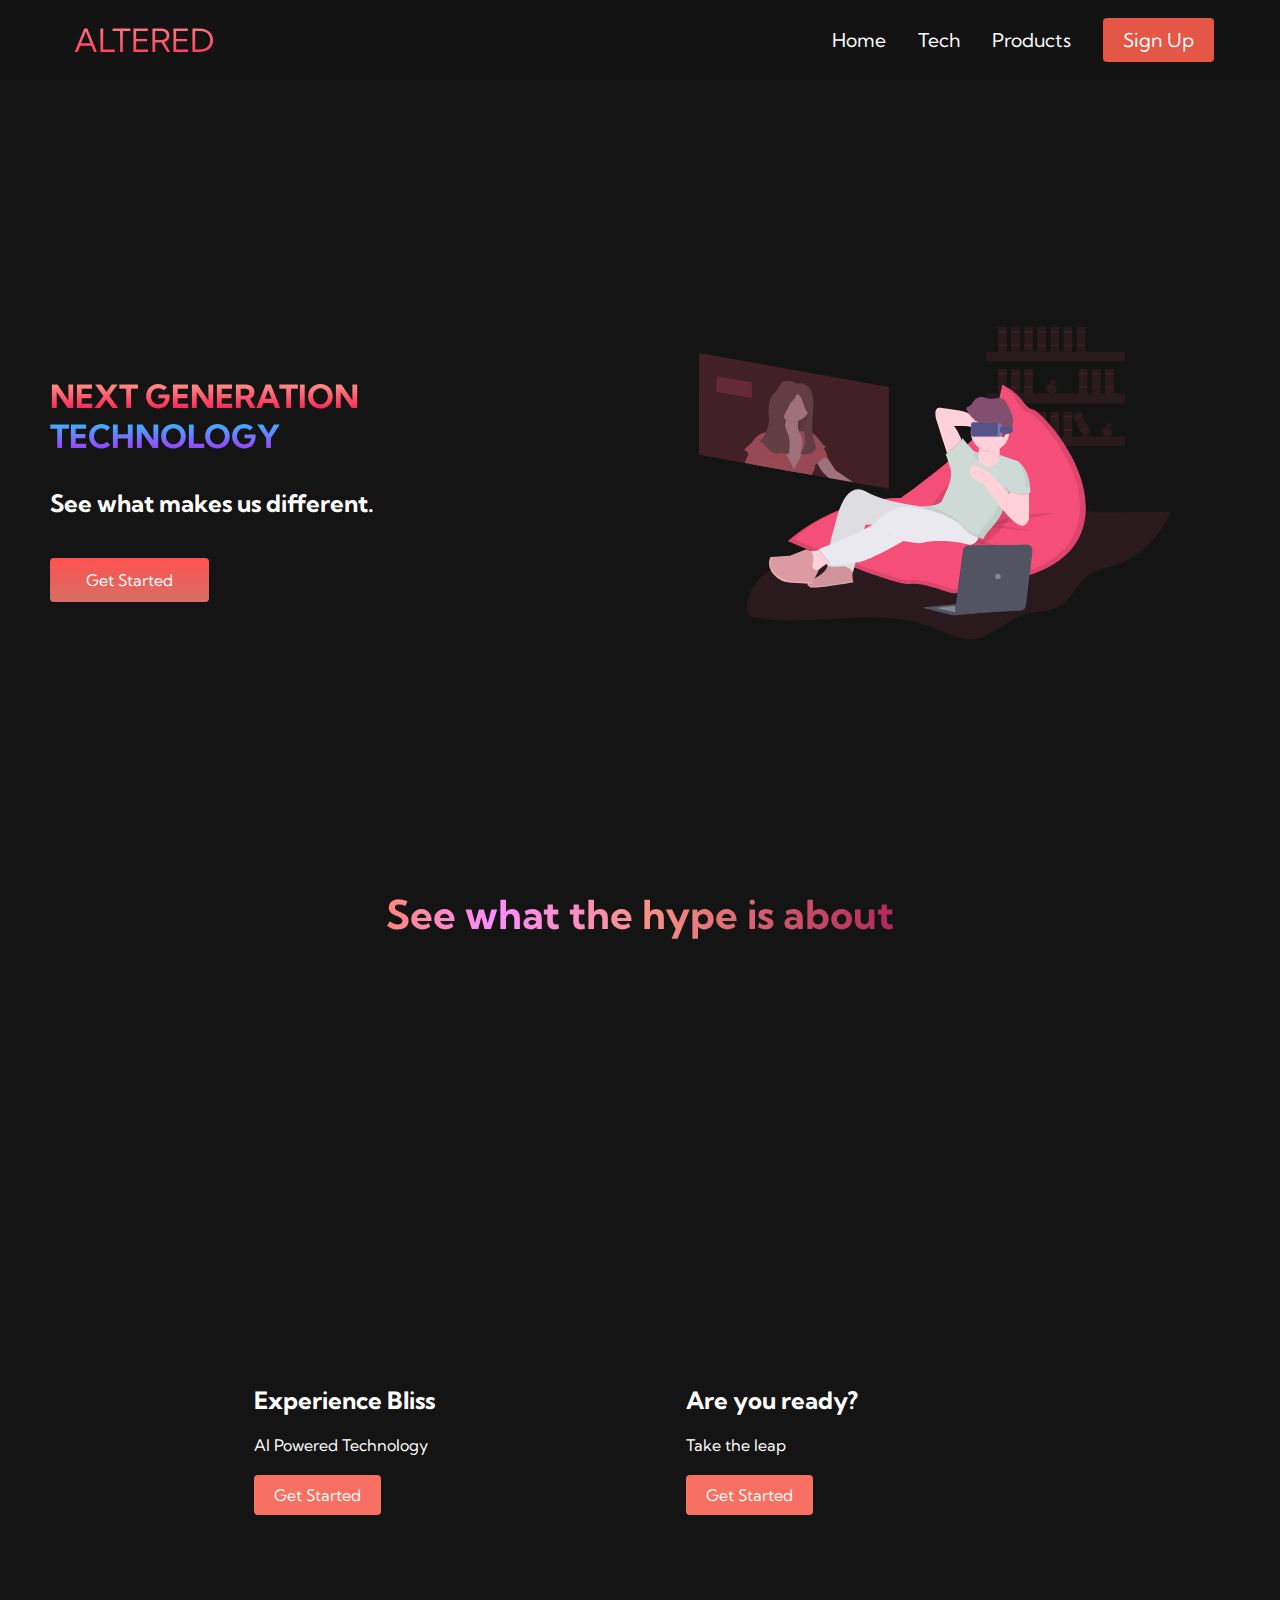
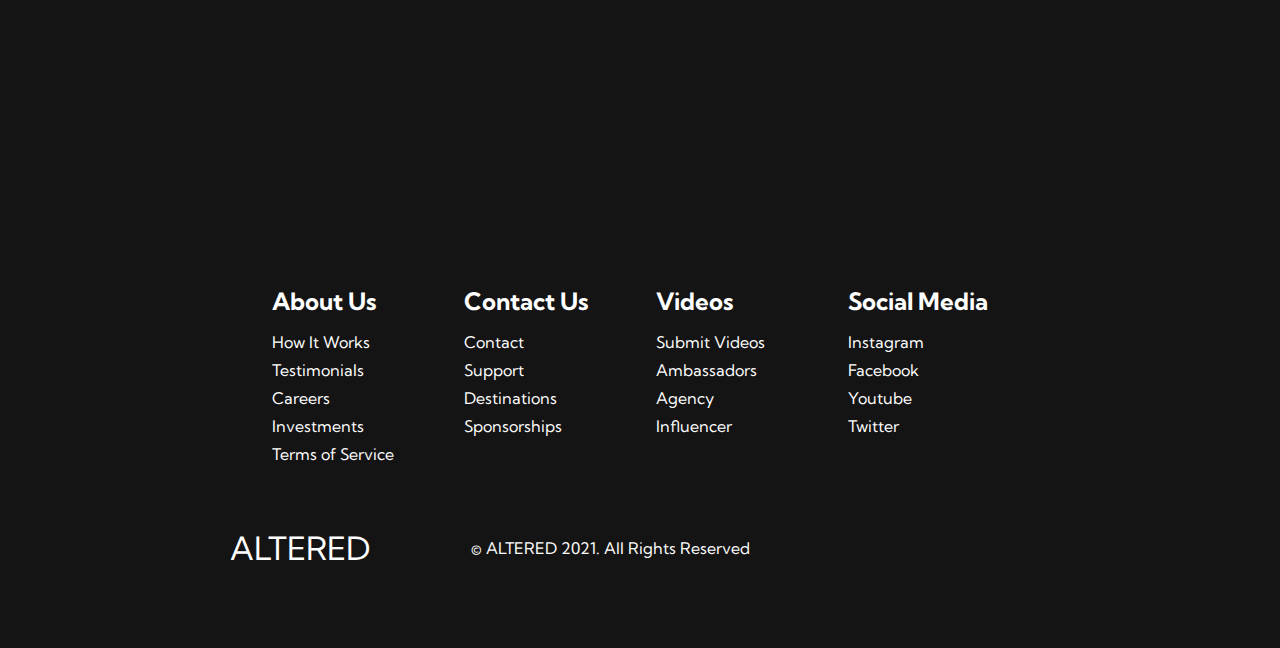
==== index.html @ 3915789f "Swapping out for test responsive website" ====
<!DOCTYPE html>
<html lang="en">
<head>
    <meta charset="UTF-8">
    <meta http-equiv="X-UA-Compatible" content="IE=edge">
    <meta name="viewport" content="width=device-width, initial-scale=1.0">
    <title>NEXT Website</title>
    <link rel="stylesheet" href="styles.css">
    <link rel="stylesheet" href="https://use.fontawesome.com/releases/v5.15.3/css/all.css" integrity="sha384-SZXxX4whJ79/gErwcOYf+zWLeJdY/qpuqC4cAa9rOGUstPomtqpuNWT9wdPEn2fk" crossorigin="anonymous">
    <link rel="preconnect" href="https://fonts.gstatic.com">
    <link href="https://fonts.googleapis.com/css2?family=Kumbh+Sans:wght@400;700&display=swap" rel="stylesheet">
</head>
<body>
    <nav class="navbar">
        <div class="navbar__container">
            <a href="index.html" id="navbar__logo"><i class="fas fa-capsules"></i>ALTERED</a>
            <div class="navbar__toggle" id="mobile-menu">
                <span class="bar"></span>
                <span class="bar"></span>
                <span class="bar"></span>
            </div>
            <ul class="navbar__menu">
                <li class="navbar__item"><a href="/ResponsiveDesign/" class="navbar__links">Home</a></li>
                <li class="navbar__item"><a href="tech.html" class="navbar__links">Tech</a></li>
                <li class="navbar__item"><a href="/ResponsiveDesign/" class="navbar__links">Products</a></li>
                <li class="navbar__btn"><a href="/ResponsiveDesign/" class="button">Sign Up</a></li>
            </ul>
        </div>
    </nav>

    <div class="main">
        <div class="main__container">
            <div class="main__content">
                <h1>NEXT GENERATION</h1>
                <h2>TECHNOLOGY</h2>
                <p>See what makes us different.</p>
                <button class="main__btn"><a href="/ResponsiveDesign/">Get Started</a></button>
            </div>
            <div class="main__img--container">
                <img src="images/pic1.svg" alt="pic" id="main__img">
            </div>
        </div>
    </div>

    <div class="services">
        <h1>See what the hype is about</h1>
        <div class="services__container">
            <div class="services__card">
                <h2>Experience Bliss</h2>
                <p>AI Powered Technology</p>
                <button>Get Started</button>
            </div>
            <div class="services__card">
                <h2>Are you ready?</h2>
                <p>Take the leap</p>
                <button>Get Started</button>
            </div>
        </div>
    </div>

    <div class="footer__container">
        <div class="footer__links">
            <div class="footer__link--wrapper">
                <div class="footer__link--items">
                    <h2>About Us</h2>
                    <a href="/ResponsiveDesign/">How It Works</a>
                    <a href="/ResponsiveDesign/">Testimonials</a>
                    <a href="/ResponsiveDesign/">Careers</a>
                    <a href="/ResponsiveDesign/">Investments</a>
                    <a href="/ResponsiveDesign/">Terms of Service</a>
                </div>
                <div class="footer__link--items">
                    <h2>Contact Us</h2>
                    <a href="/ResponsiveDesign/">Contact</a>
                    <a href="/ResponsiveDesign/">Support</a>
                    <a href="/ResponsiveDesign/">Destinations</a>
                    <a href="/ResponsiveDesign/">Sponsorships</a>
                </div>
            </div>
            <div class="footer__link--wrapper">
                <div class="footer__link--items">
                    <h2>Videos</h2>
                    <a href="/ResponsiveDesign/">Submit Videos</a>
                    <a href="/ResponsiveDesign/">Ambassadors</a>
                    <a href="/ResponsiveDesign/">Agency</a>
                    <a href="/ResponsiveDesign/">Influencer</a>
                </div>
                <div class="footer__link--items">
                    <h2>Social Media</h2>
                    <a href="/ResponsiveDesign/">Instagram</a>
                    <a href="/ResponsiveDesign/">Facebook</a>
                    <a href="/ResponsiveDesign/">Youtube</a>
                    <a href="/ResponsiveDesign/">Twitter</a>
                </div>
            </div>
        </div>
        <div class="social__media">
            <div class="social__media--wrap">
                <div class="footer__logo">
                    <a href="/ResponsiveDesign/" id="footer__logo"><i class="fas fa-capsules"></i>ALTERED</a>
                </div>
                <p class="website__rights">© ALTERED 2021. All Rights Reserved</p>
                <div class="social__icons">
                    <a href="/ResponsiveDesign/" class="social__icon--link" target="_blank"><i class="fab fa-facebook"></i></a>
                    <a href="/ResponsiveDesign/" class="social__icon--link" target="_blank"><i class="fab fa-instagram"></i></a>
                    <a href="/ResponsiveDesign/" class="social__icon--link" target="_blank"><i class="fab fa-twitter"></i></a>
                    <a href="/ResponsiveDesign/" class="social__icon--link" target="_blank"><i class="fab fa-linkedin"></i></a>
                    <a href="/ResponsiveDesign/" class="social__icon--link" target="_blank"><i class="fab fa-youtube"></i></a>
                </div>
            </div>
        </div>
    </div>

    <script src="app.js"></script>
</body>
</html>
---- styles.css ----
*{
    box-sizing: border-box;
    margin: 0;
    padding: 0;
    font-family: 'Kumbh Sans', sans-serif;
}

.navbar{
    background: #131313;
    height: 80px;
    display: flex;
    justify-content: center;
    align-items: center;
    font-size: 1.2rem;
    position: sticky;
    top: 0;
    z-index: 999;
}

.navbar__container {
    display: flex;
    justify-content: space-between;
    height: 80px;
    z-index: 1;
    width: 100%;
    max-width: 1300px;
    margin: 0 auto;
    padding: 0 50px;
}

#navbar__logo{
    background-color: #ff8177;
    background-image: linear-gradient(to top, #ff0844 0%, #ffb199 100%);
    background-size: 100%;
    -webkit-background-clip: text;
    -moz-background-clip: text;
    -webkit-text-fill-color: transparent;
    -moz-text-fill-color: transparent;
    display: flex;
    align-items: center;
    cursor: pointer;
    text-decoration: none;
    font-size: 2rem;
}


.fa-capsules{
    margin-right: 1.5rem;
    margin-bottom: 0.35rem;
}

.navbar__menu{
    display: flex;
    align-items: center;
    list-style: none;
    text-align: center;
}

.navbar__item{
    height: 80px;
}

.navbar__links{
    color: #fff;
    display: flex;
    align-items: center;
    justify-content: center;
    text-decoration: none;
    padding: 0 1rem;
    height: 100%;
}

.navbar__btn{
    display: flex;
    justify-content: center;
    align-items: center;
    padding: 0 1rem;
    width: 100%;
}

.button{
    display:flex;
    justify-content: center;
    align-items: center;
    text-decoration: none;
    padding: 10px 20px;
    height: 100%;
    width: 100%;
    border:none;
    outline: none;
    border-radius: 4px;
    background: #e45747;
    color: #fff;
}

.button:hover{
    background: #4837ff;
    transition: all 0.3s ease;
}

.navbar__links:hover{
    color: #f77062;
    transition: all 0.3s ease;
}

@media screen and (max-width: 960px){
    .navbar__container{
        display: flex;
        justify-content: space-between;
        height: 80px;
        z-index: 1;
        width: 100%;
        max-width: 1300px;
        padding: 0;
    }

    .navbar__menu{
        display: grid;
        grid-template-columns: auto;
        margin: 0;
        width: 100%;
        position: absolute;
        top: -1000px;
        opacity: 0;
        transition: all 0.5s ease;
        height: 50vh;
        z-index: -1;
    }

    .navbar__menu.active{
        background: #131313;
        top: 100%;
        opacity: 1;
        transition: all 0.5s ease;
        z-index: 99;
        height: 50vh;
        font-size: 1.6rem;
    }

    #navbar__logo{
        padding-left: 25px;
    }

    .navbar__toggle .bar{
        width: 25px;
        height: 3px;
        margin: 5px auto;
        transition: all 0.3s ease-in-out;
        background: #fff;
    }

    .navbar__item{
        width: 100%;
    }

    .navbar__links {
        text-align: center;
        padding: 2rem;
        width: 100%;
        display: table;
    }

    #mobile-menu{
        position: absolute;
        top: 20%;
        right: 5%;
        transform: translate(5%, 20%);
    }

    .navbar__btn{
        padding-bottom: 2rem;
    }

    .button{
        display: flex;
        justify-content: center;
        align-items: center;
        width: 80%;
        height: 80px;
        margin: 0;
    }

    .navbar__toggle .bar{
        display: block;
        cursor: pointer;
    }

    #mobile-menu.is-active .bar:nth-child(2){
        opacity: 0;
    }

    #mobile-menu.is-active .bar:nth-child(1){
        transform: translateY(8px) rotate(45deg);
    }

    #mobile-menu.is-active .bar:nth-child(3){
        transform: translateY(-8px) rotate(-45deg);
    }
}

/* HERO SECTION */

.main{
    background-color: #141414;
}

.main__container{
    display: grid;
    grid-template-columns: 1fr 1fr;
    align-items: center;
    justify-self: center;
    margin: 0 auto;
    height: 90vh;
    background-color: #141414;
    z-index: 1;
    width: 100%;
    max-width: 1300px;
    padding: 0 50px;
}

.main__content h1{
    font-size: 4rem;
    background-color: #ff8177;
    background-image: linear-gradient(to top, #ff0844 0%, #ffb199 100%);
    background-size: 100%;
    -webkit-background-clip: text;
    -moz-background-clip: text;
    -webkit-text-fill-color: transparent;
    -moz-text-fill-color: transparent;
}

.main__content h2{
    font-size: 4rem;
    background-color: #ff8177;
    background-image: linear-gradient(to top, #b721ff 0%, #21d4fd 100%);
    background-size: 100%;
    -webkit-background-clip: text;
    -moz-background-clip: text;
    -webkit-text-fill-color: transparent;
    -moz-text-fill-color: transparent;
}

.main__content p{
    margin-top: 1rem;
    font-size: 2rem;
    font-weight: 700;
    color: #fff;
}

.main__btn {
    font-size: 1rem;
    background-image: linear-gradient(to top, #d66f63 0%, #fe5151 100%);
    padding: 14px 32px;
    border: none;
    border-radius: 4px;
    color: #fff;
    margin-top: 2rem;
    cursor: pointer;
    position: relative;
    transition: all 0.35s;
    outline: none;
}

.main__btn a{
    position: relative;
    z-index: 2;
    color: #fff;
    text-decoration: none;
}

.main__btn:after{
    position: absolute;
    content: '';
    top: 0;
    left: 0;
    width: 0;
    height: 100%;
    background: #4837ff;
    transition: all 0.35s;
    border-radius: 4px;
}

.main__btn:hover{
    color: #fff;
}

.main__btn:hover:after{
    width: 100%;
}

.main__img--container{
    text-align: center;
}

#main__img{
    height: 80%;
    width: 80%;
}

@media screen and (max-width: 768px) {
    .main__container{
        display:grid;
        grid-template-columns: auto;
        align-items: center;
        justify-self: center;
        width: 100%;
        margin: 0 auto;
        height: 90vh;
    }

    .main__content {
        text-align: center;
        margin-bottom: 4rem;
    }

    .main__content h1{
        font-size: 2.5rem;
        margin-top: 2rem;
    }

    .main__content h2{
        font-size: 3rem;
    }

    .main__content p{
        margin-top: 1rem;
        font-size: 1.5rem;
    }
}

@media screen and (max-width: 4080px){
    .main__content h1{
        font-size: 2rem;
        margin-top: 3rem;
    }

    .main__content h2{
        font-size: 2rem;
    }

    .main__content p{
        margin-top: 2rem;
        font-size: 1.5rem;
    }

    .main__btn {
        padding: 12px 36px;
        margin: 2.5rem 0;
    }
}


/* SERVICES SECTION */


.services{
    background: #141414;
    display: flex;
    flex-direction: column;
    align-items: center;
    height: 100vh;
}

.services h1{
    background-color: #ff8177;
    background-image: linear-gradient(to right, #ff8177 0%, #ff867a 0%, #ff8cff 21%, #f99185 52%, #cf556c 78%, #b1285b 100%);
    background-size: 100%;
    margin-bottom: 5rem;
    font-size: 2.5rem;
    -webkit-background-clip: text;
    -moz-background-clip: text;
    -webkit-text-fill-color: transparent;
    -moz-text-fill-color: transparent;
}

.services__container {
    display: flex;
    justify-content: center;
    flex-wrap: wrap;
}

.services__card {
    margin: 1rem;
    height: 525px;
    width: 400px;
    border-radius: 4px;
    background-image: url('/HTMLCSSPRACTICE/images/pic2.jpg');
    background-size: cover;
    position: relative;
    color: #fff;
}

.services__card:nth-child(2){
    margin: 1rem;
    height: 525px;
    width: 400px;
    border-radius: 4px;
    background-image: url('/HTMLCSSPRACTICE/images/pic3.jpg');
    background-size: cover;
    position: relative;
    color: #fff;
}

.services h2{
    position: absolute;
    top: 350px;
    left: 30px;
}

.services__card p{
    position: absolute;
    top: 400px;
    left: 30px;
}

.services__card button{
    color: #fff;
    padding: 10px 20px;
    border: none;
    outline: none;
    border-radius: 4px;
    background: #f77062;
    position: absolute;
    top: 440px;
    left:30px;
    font-size: 1rem;
    cursor: pointer;
    z-index: 2;
}

.services__card:hover{
    transform: scale(1.075);
    transition: 0.2s ease-in;
    cursor: pointer;
}

@media  screen and (max-width: 960px) {
    .services{
        height: 1600px;
    }

    .services h1{
        font-size: 2rem;
        margin-top: 12rem;
    }
}

@media  screen and (max-width: 480x) {
    .services{
        height: 1400px;
    }

    .services h1{
        font-size: 1.2rem;
    }

    .services__card{
        width: 300px;
    }
}


/* FOOTER SECTION */

.footer__container{
    background-color: #141414;
    padding: 5rem 0;
    display: flex;
    flex-direction: column;
    justify-content: center;
    align-items: center;
}

#footer__logo{
    color: #fff;
    display: flex;
    align-items: center;
    cursor: pointer;
    text-decoration: none;
    font-size: 2rem;
}

#footer__logo i{
    padding-left: 1rem;
}

.footer__links{
    width: 100%;
    max-width: 1000px;
    display:flex;
    justify-content: center;
}

.footer__link--wrapper{
    display:flex;
}

.footer__link--items{
    display:flex;
    flex-direction: column;
    align-items: flex-start;
    margin: 16px;
    text-align: left;
    width: 160px;
    box-sizing: border-box;
}

.footer__link--items h2{
    margin-bottom: 16px;
}

.footer__link--items > h2{
    color: #fff;
}

.footer__link--items a {
    color: #fff;
    text-decoration: none;
    margin-bottom: 0.5rem;
}

.footer__link--items a:hover{
    color: #e9e9e9;
    transition: 0.3s ease-out;
}

/* SOCIAL ICONS */

.social__icon--link{
    color: #fff;
    font-size: 24px;
}

.social__media {
    max-width: 1000px;
    width: 100%;
}

.social__media--wrap {
    display:flex;
    justify-content: space-between;
    align-items: center;
    width: 90%;
    max-width: 1000px;
    margin: 40px auto 0 auto;
}

.social__icons {
    display: flex;
    justify-content: space-between;
    align-items: center;
    width: 240px;
}

.social__logo {
    color: #fff;
    justify-self: flex-start;
    margin-left: 20px;
    cursor: pointer;
    text-decoration: none;
    font-size: 2rem;
    display: flex;
    align-items: center;
    margin-bottom: 16px;
}

.website__rights{
    color: #fff
}

@media screen and (max-width: 820px){
    .footer__links{
        padding-top: 2rem;
    }
    #footer__logo{
        margin-bottom: 2rem;
    }
    .website__rights{
        margin-bottom: 2rem;
    }
    .footer__link--wrapper{
        flex-direction: column;
    }
    .social__media--wrap{
        flex-direction: column;
    }

}

@media screen and (max-width: 480px){
    .footer__link--items{
        margin: 0;
        padding: 10px;
        width: 100%;
    }
}
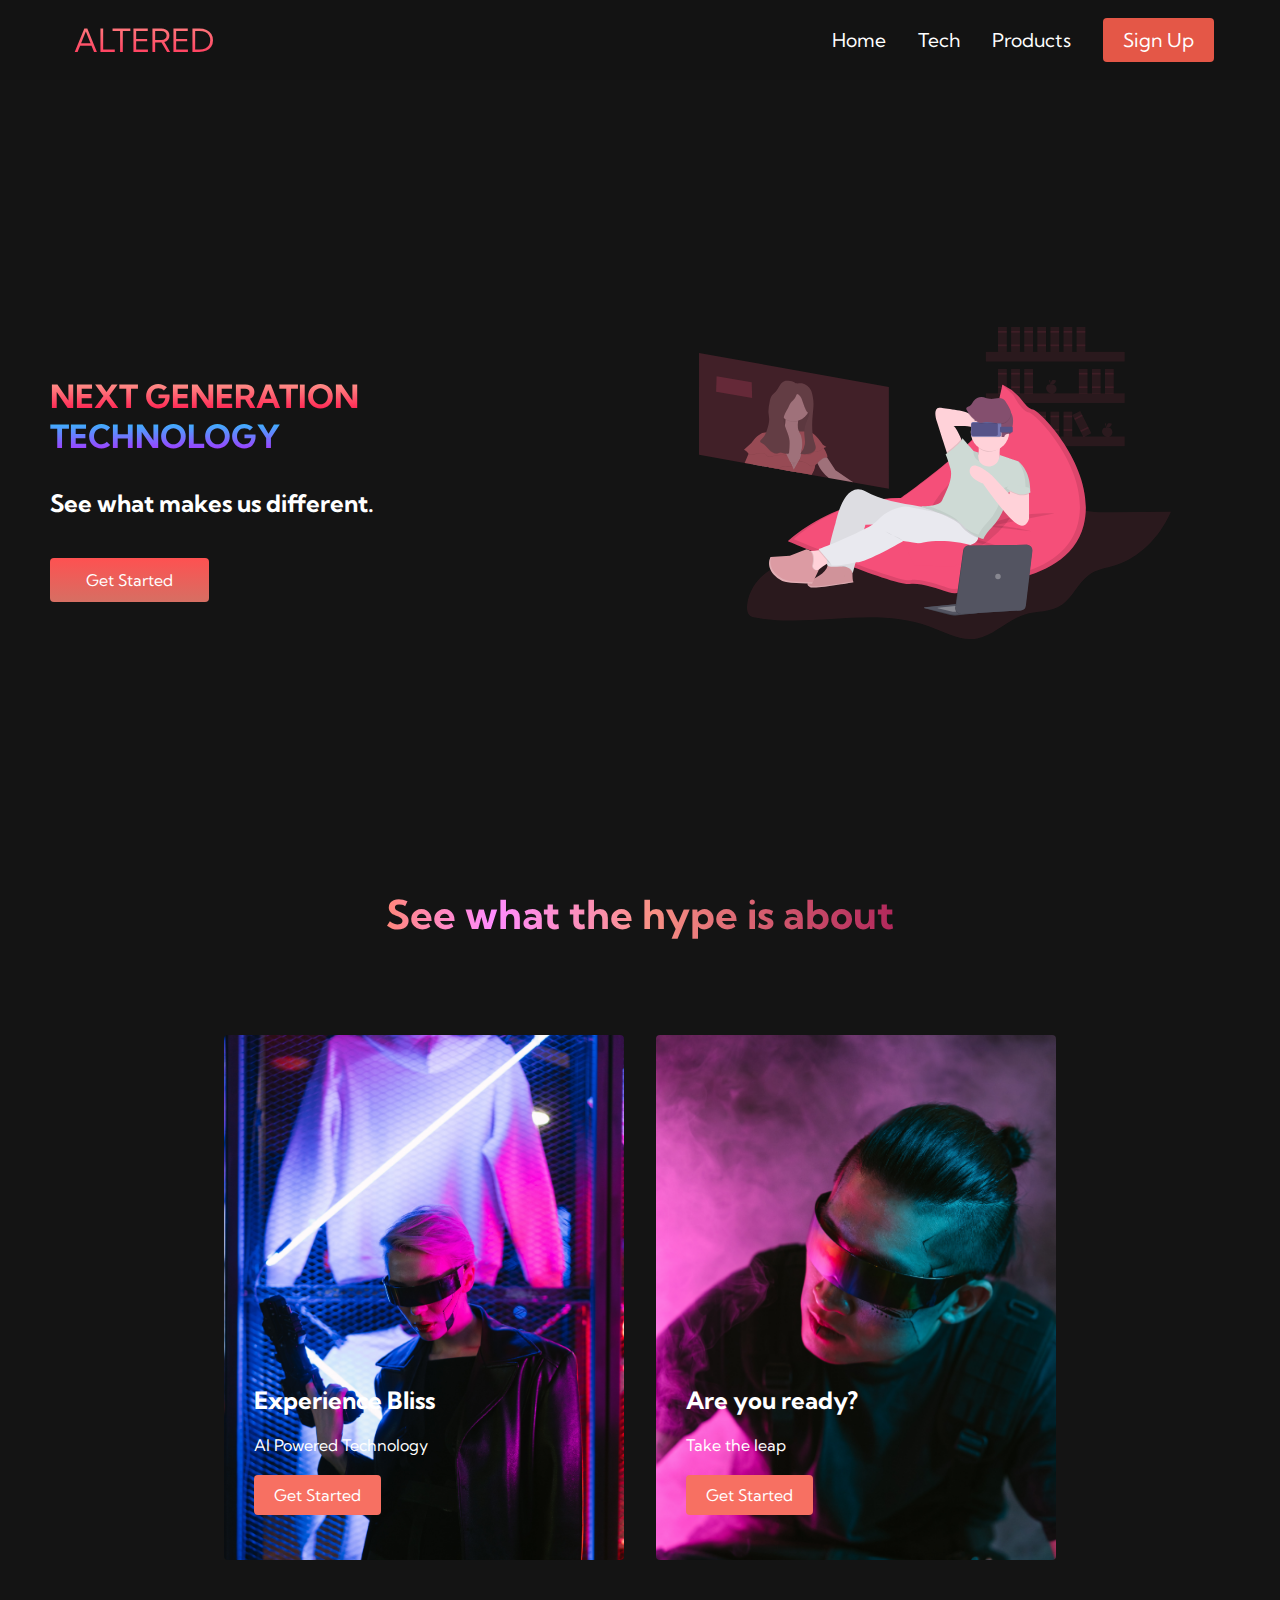
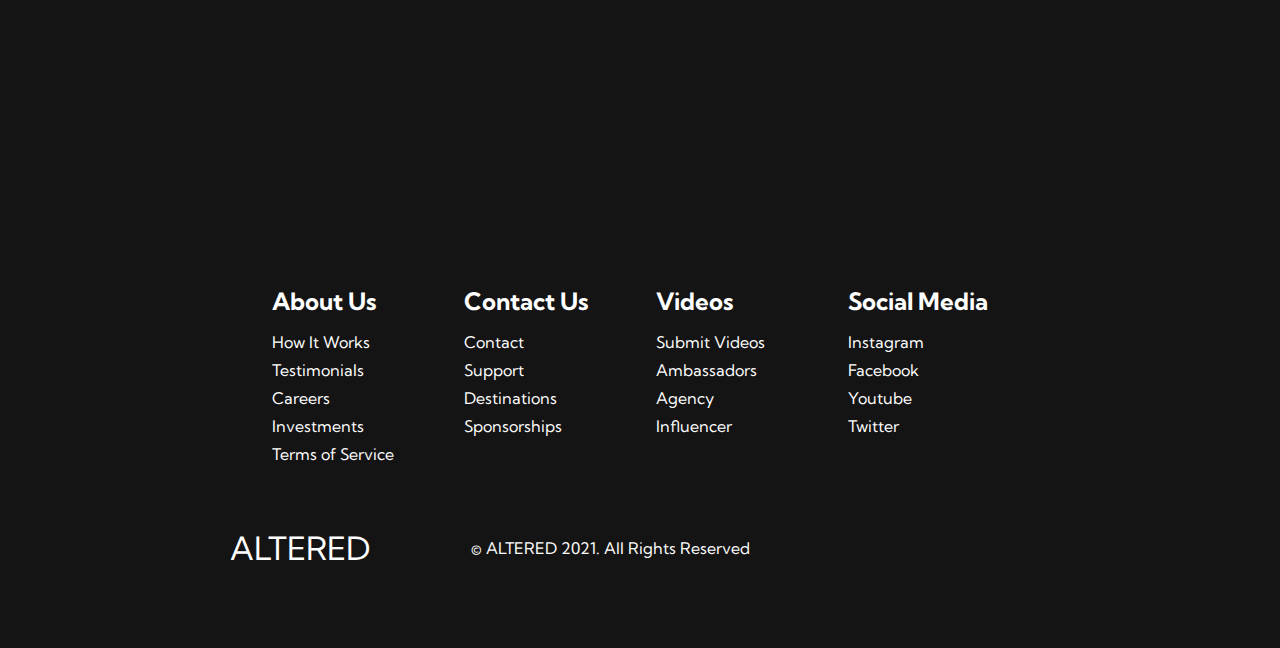
==== commit 485a0810: "updating paths" ====
--- a/index.html
+++ b/index.html
@@ -20,10 +20,10 @@
                 <span class="bar"></span>
             </div>
             <ul class="navbar__menu">
-                <li class="navbar__item"><a href="/ResponsiveDesign/" class="navbar__links">Home</a></li>
+                <li class="navbar__item"><a href="/" class="navbar__links">Home</a></li>
                 <li class="navbar__item"><a href="tech.html" class="navbar__links">Tech</a></li>
-                <li class="navbar__item"><a href="/ResponsiveDesign/" class="navbar__links">Products</a></li>
-                <li class="navbar__btn"><a href="/ResponsiveDesign/" class="button">Sign Up</a></li>
+                <li class="navbar__item"><a href="/" class="navbar__links">Products</a></li>
+                <li class="navbar__btn"><a href="/" class="button">Sign Up</a></li>
             </ul>
         </div>
     </nav>
@@ -34,7 +34,7 @@
                 <h1>NEXT GENERATION</h1>
                 <h2>TECHNOLOGY</h2>
                 <p>See what makes us different.</p>
-                <button class="main__btn"><a href="/ResponsiveDesign/">Get Started</a></button>
+                <button class="main__btn"><a href="/">Get Started</a></button>
             </div>
             <div class="main__img--container">
                 <img src="images/pic1.svg" alt="pic" id="main__img">
@@ -63,49 +63,49 @@
             <div class="footer__link--wrapper">
                 <div class="footer__link--items">
                     <h2>About Us</h2>
-                    <a href="/ResponsiveDesign/">How It Works</a>
-                    <a href="/ResponsiveDesign/">Testimonials</a>
-                    <a href="/ResponsiveDesign/">Careers</a>
-                    <a href="/ResponsiveDesign/">Investments</a>
-                    <a href="/ResponsiveDesign/">Terms of Service</a>
+                    <a href="/">How It Works</a>
+                    <a href="/">Testimonials</a>
+                    <a href="/">Careers</a>
+                    <a href="/">Investments</a>
+                    <a href="/">Terms of Service</a>
                 </div>
                 <div class="footer__link--items">
                     <h2>Contact Us</h2>
-                    <a href="/ResponsiveDesign/">Contact</a>
-                    <a href="/ResponsiveDesign/">Support</a>
-                    <a href="/ResponsiveDesign/">Destinations</a>
-                    <a href="/ResponsiveDesign/">Sponsorships</a>
+                    <a href="/">Contact</a>
+                    <a href="/">Support</a>
+                    <a href="/">Destinations</a>
+                    <a href="/">Sponsorships</a>
                 </div>
             </div>
             <div class="footer__link--wrapper">
                 <div class="footer__link--items">
                     <h2>Videos</h2>
-                    <a href="/ResponsiveDesign/">Submit Videos</a>
-                    <a href="/ResponsiveDesign/">Ambassadors</a>
-                    <a href="/ResponsiveDesign/">Agency</a>
-                    <a href="/ResponsiveDesign/">Influencer</a>
+                    <a href="/">Submit Videos</a>
+                    <a href="/">Ambassadors</a>
+                    <a href="/">Agency</a>
+                    <a href="/">Influencer</a>
                 </div>
                 <div class="footer__link--items">
                     <h2>Social Media</h2>
-                    <a href="/ResponsiveDesign/">Instagram</a>
-                    <a href="/ResponsiveDesign/">Facebook</a>
-                    <a href="/ResponsiveDesign/">Youtube</a>
-                    <a href="/ResponsiveDesign/">Twitter</a>
+                    <a href="/">Instagram</a>
+                    <a href="/">Facebook</a>
+                    <a href="/">Youtube</a>
+                    <a href="/">Twitter</a>
                 </div>
             </div>
         </div>
         <div class="social__media">
             <div class="social__media--wrap">
                 <div class="footer__logo">
-                    <a href="/ResponsiveDesign/" id="footer__logo"><i class="fas fa-capsules"></i>ALTERED</a>
+                    <a href="/" id="footer__logo"><i class="fas fa-capsules"></i>ALTERED</a>
                 </div>
                 <p class="website__rights">© ALTERED 2021. All Rights Reserved</p>
                 <div class="social__icons">
-                    <a href="/ResponsiveDesign/" class="social__icon--link" target="_blank"><i class="fab fa-facebook"></i></a>
-                    <a href="/ResponsiveDesign/" class="social__icon--link" target="_blank"><i class="fab fa-instagram"></i></a>
-                    <a href="/ResponsiveDesign/" class="social__icon--link" target="_blank"><i class="fab fa-twitter"></i></a>
-                    <a href="/ResponsiveDesign/" class="social__icon--link" target="_blank"><i class="fab fa-linkedin"></i></a>
-                    <a href="/ResponsiveDesign/" class="social__icon--link" target="_blank"><i class="fab fa-youtube"></i></a>
+                    <a href="/" class="social__icon--link" target="_blank"><i class="fab fa-facebook"></i></a>
+                    <a href="/" class="social__icon--link" target="_blank"><i class="fab fa-instagram"></i></a>
+                    <a href="/" class="social__icon--link" target="_blank"><i class="fab fa-twitter"></i></a>
+                    <a href="/" class="social__icon--link" target="_blank"><i class="fab fa-linkedin"></i></a>
+                    <a href="/" class="social__icon--link" target="_blank"><i class="fab fa-youtube"></i></a>
                 </div>
             </div>
         </div>
--- a/styles.css
+++ b/styles.css
@@ -384,7 +384,7 @@
     height: 525px;
     width: 400px;
     border-radius: 4px;
-    background-image: url('/HTMLCSSPRACTICE/images/pic2.jpg');
+    background-image: url('/images/pic2.jpg');
     background-size: cover;
     position: relative;
     color: #fff;
@@ -395,7 +395,7 @@
     height: 525px;
     width: 400px;
     border-radius: 4px;
-    background-image: url('/HTMLCSSPRACTICE/images/pic3.jpg');
+    background-image: url('/images/pic3.jpg');
     background-size: cover;
     position: relative;
     color: #fff;
@@ -593,4 +593,4 @@
         padding: 10px;
         width: 100%;
     }
-}+}
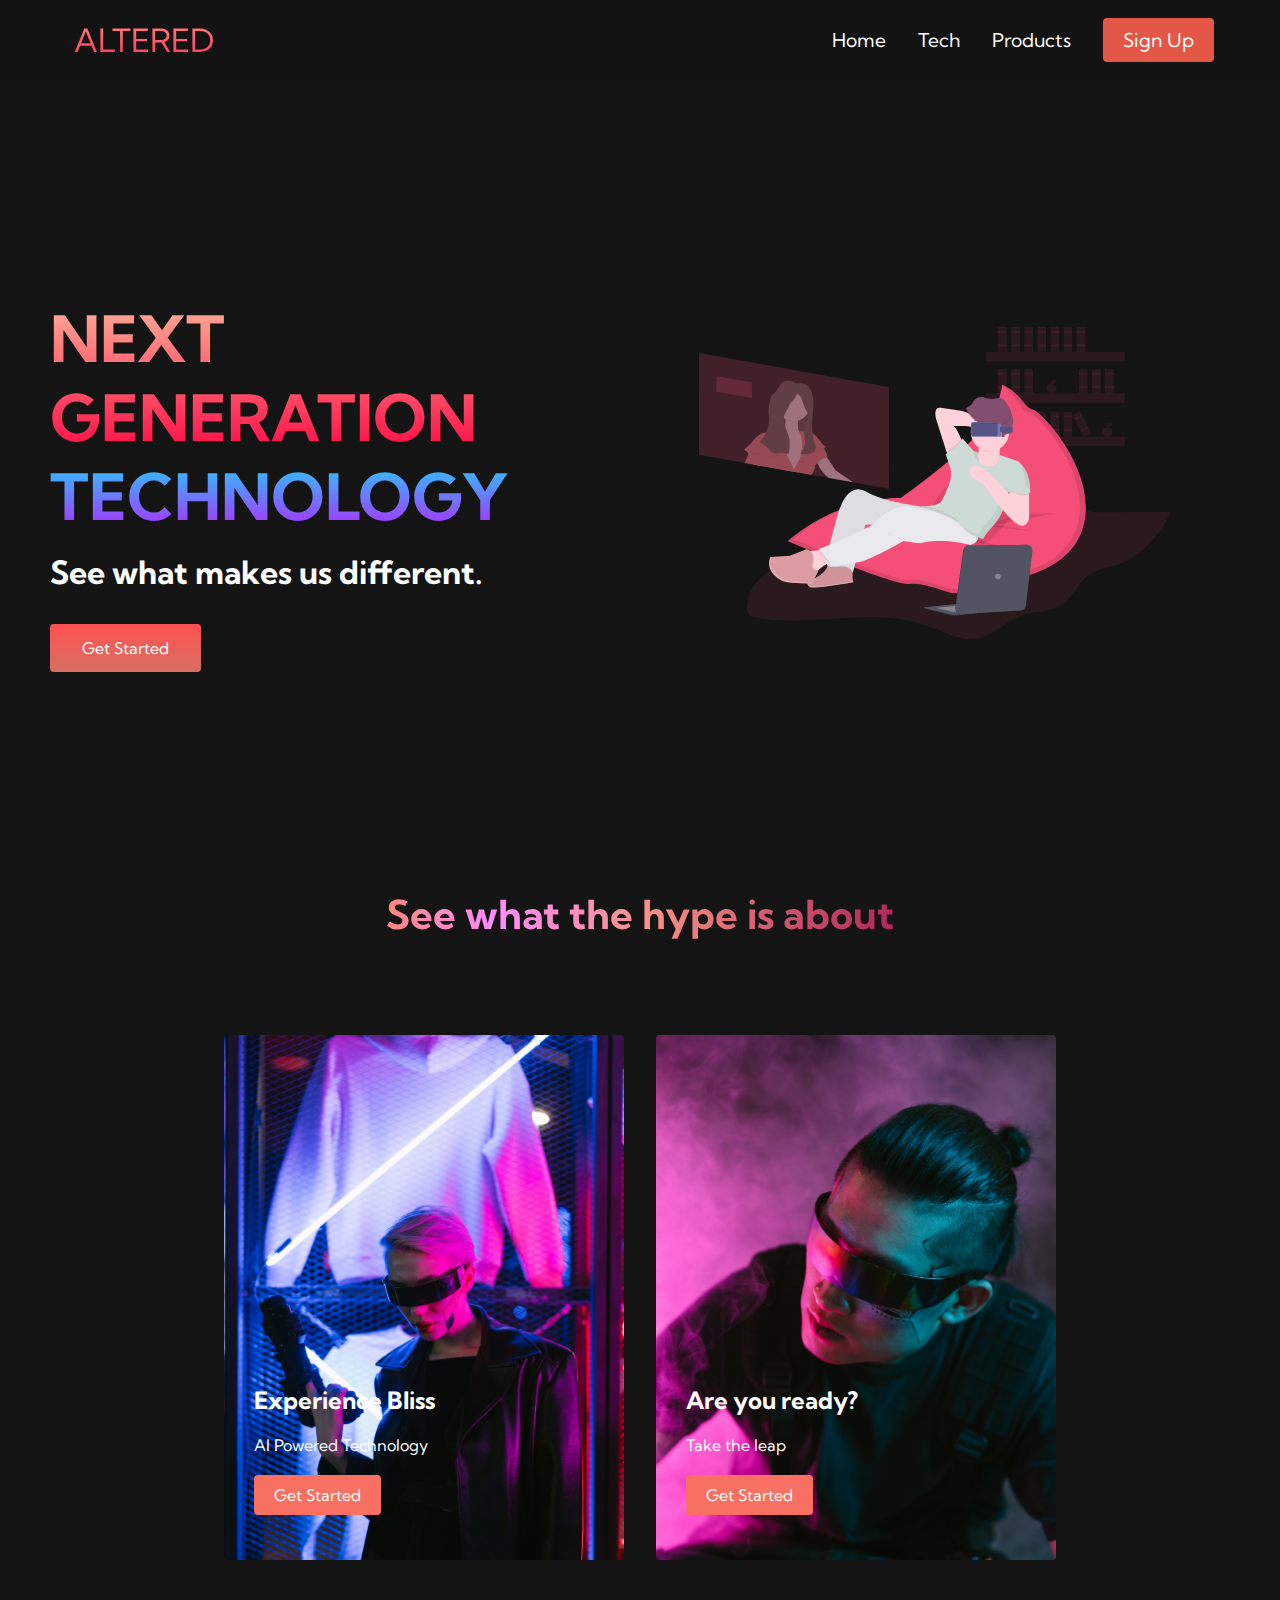
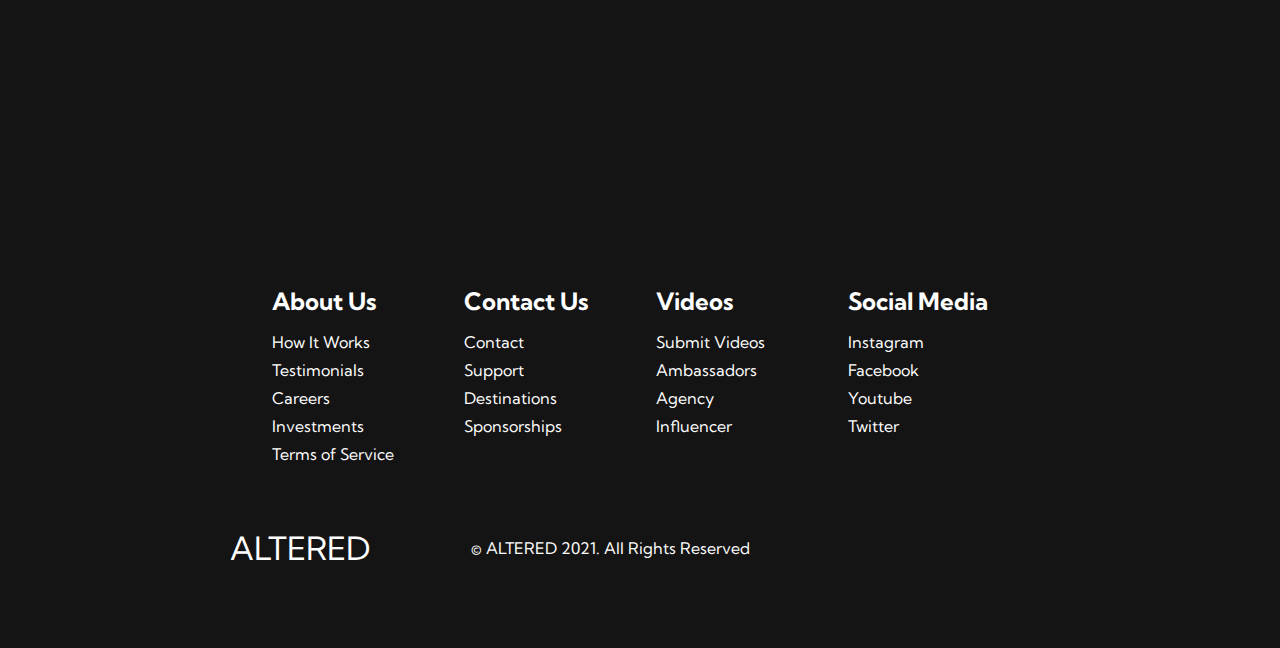
==== commit 0a165b19: "Changed title" ====
--- a/index.html
+++ b/index.html
@@ -4,7 +4,7 @@
     <meta charset="UTF-8">
     <meta http-equiv="X-UA-Compatible" content="IE=edge">
     <meta name="viewport" content="width=device-width, initial-scale=1.0">
-    <title>NEXT Website</title>
+    <title>ALTERED</title>
     <link rel="stylesheet" href="styles.css">
     <link rel="stylesheet" href="https://use.fontawesome.com/releases/v5.15.3/css/all.css" integrity="sha384-SZXxX4whJ79/gErwcOYf+zWLeJdY/qpuqC4cAa9rOGUstPomtqpuNWT9wdPEn2fk" crossorigin="anonymous">
     <link rel="preconnect" href="https://fonts.gstatic.com">
--- a/styles.css
+++ b/styles.css
@@ -328,7 +328,7 @@
     }
 }
 
-@media screen and (max-width: 4080px){
+@media screen and (max-width: 480px){
     .main__content h1{
         font-size: 2rem;
         margin-top: 3rem;
@@ -445,7 +445,7 @@
     }
 }
 
-@media  screen and (max-width: 480x) {
+@media  screen and (max-width: 480px) {
     .services{
         height: 1400px;
     }
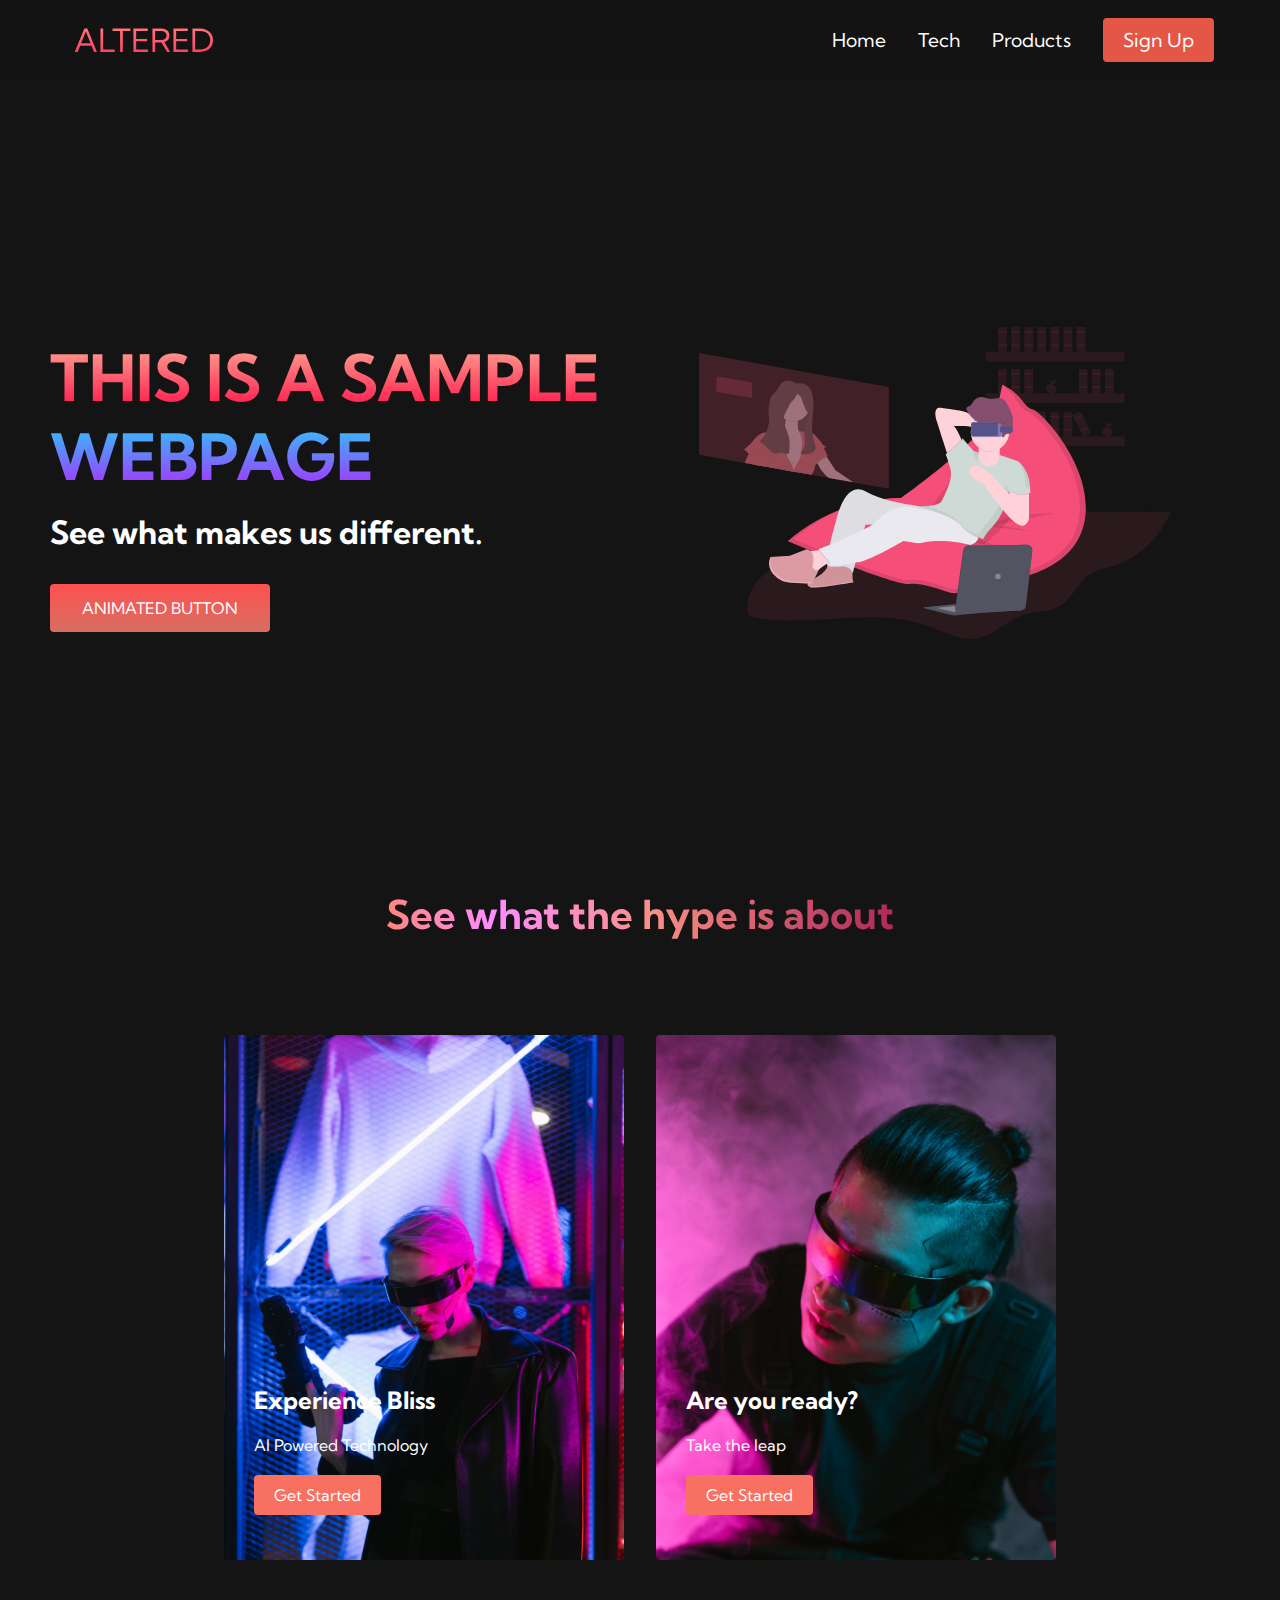
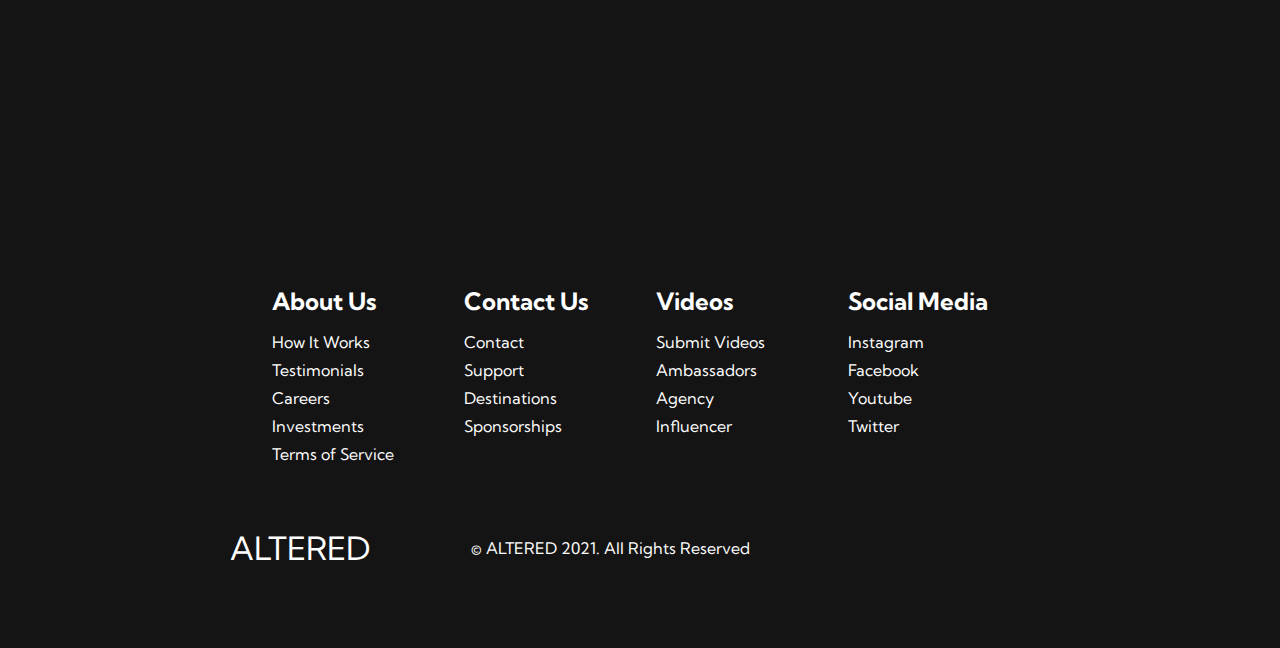
==== commit 2b905983: "swapping out github.io for an assignment" ====
--- a/index.html
+++ b/index.html
@@ -31,10 +31,10 @@
     <div class="main">
         <div class="main__container">
             <div class="main__content">
-                <h1>NEXT GENERATION</h1>
-                <h2>TECHNOLOGY</h2>
+                <h1>THIS IS A SAMPLE</h1>
+                <h2>WEBPAGE</h2>
                 <p>See what makes us different.</p>
-                <button class="main__btn"><a href="/">Get Started</a></button>
+                <button class="main__btn"><a href="/">ANIMATED BUTTON</a></button>
             </div>
             <div class="main__img--container">
                 <img src="images/pic1.svg" alt="pic" id="main__img">
@@ -48,12 +48,12 @@
             <div class="services__card">
                 <h2>Experience Bliss</h2>
                 <p>AI Powered Technology</p>
-                <button>Get Started</button>
+                <a href="/"><button>Get Started</button></a>
             </div>
             <div class="services__card">
                 <h2>Are you ready?</h2>
                 <p>Take the leap</p>
-                <button>Get Started</button>
+                <a href="/"><button>Get Started</button></a>
             </div>
         </div>
     </div>
--- a/styles.css
+++ b/styles.css
@@ -297,7 +297,7 @@
     width: 80%;
 }
 
-@media screen and (max-width: 768px) {
+@media screen and (max-width: 1125px) {
     .main__container{
         display:grid;
         grid-template-columns: auto;
@@ -457,6 +457,10 @@
     .services__card{
         width: 300px;
     }
+
+    .services__card:nth-child(2){
+        width: 300px;
+    }
 }
 
 
